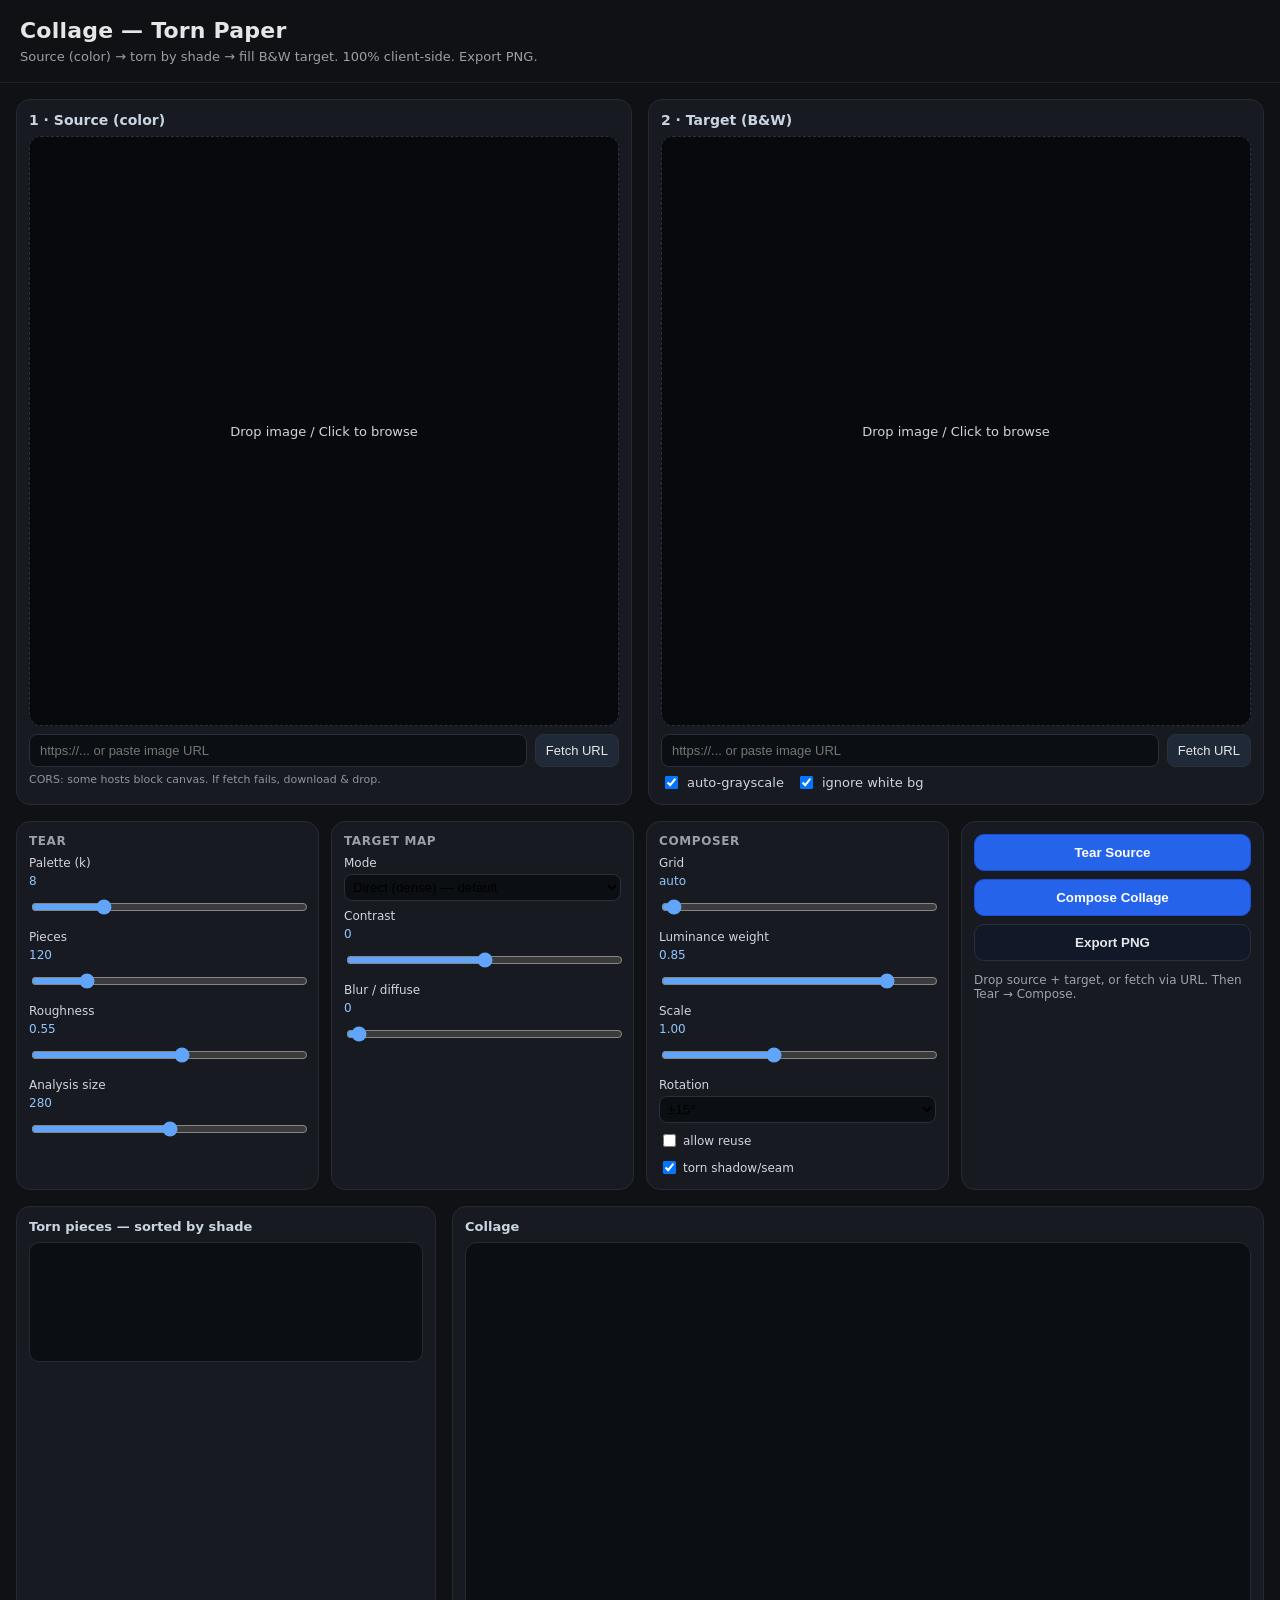
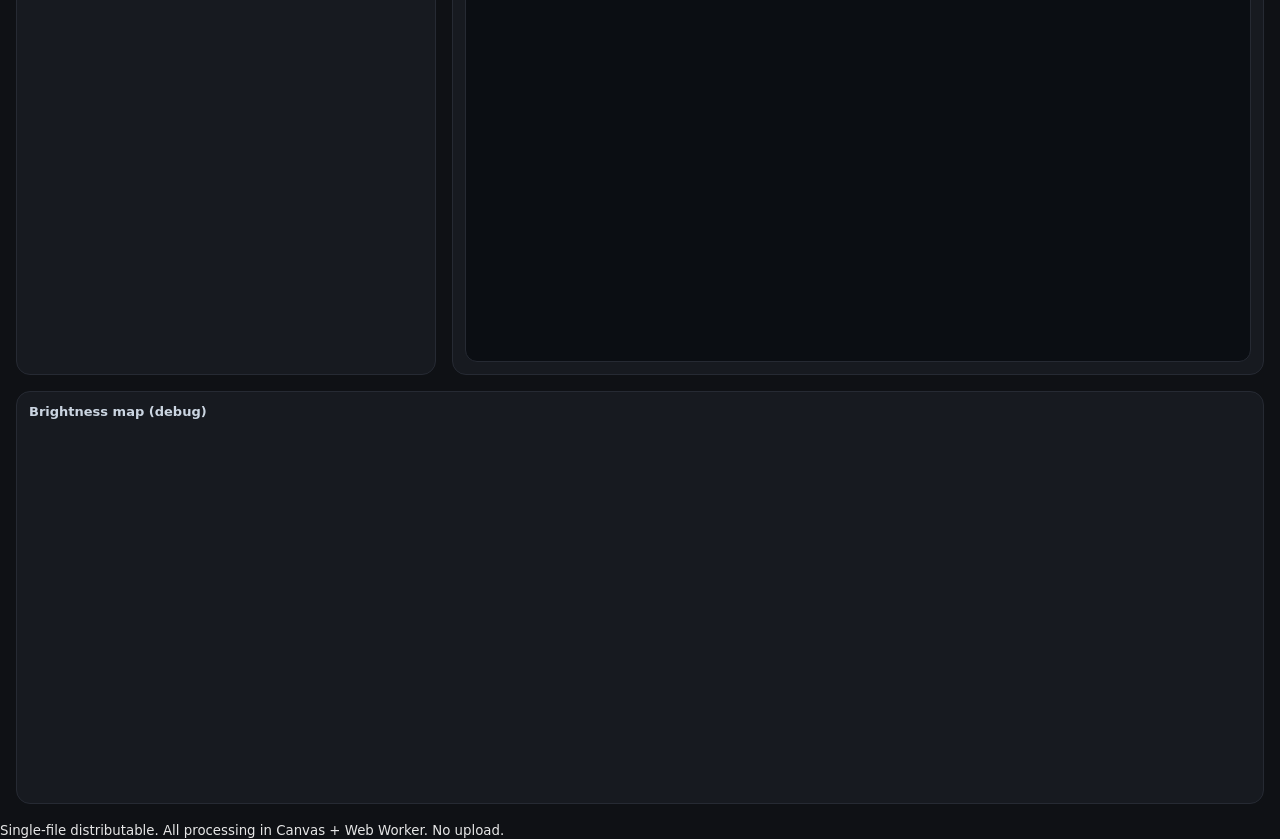
==== frontend/index.html @ ca138c9f "frontend + root README (frontend/ + README.md) feat(frontend): torn paper mosaic — drop/URL inputs, " ====
<!doctype html>
<html lang="en">
<head>
<meta charset="utf-8" />
<meta name="viewport" content="width=device-width,initial-scale=1" />
<title>Collage — Torn Paper Mosaic</title>
<link rel="stylesheet" href="style.css" />
</head>
<body>
<header>
  <h1>Collage — Torn Paper</h1>
  <p class="sub">Source (color) → torn by shade → fill B&W target. 100% client-side. Export PNG.</p>
</header>
<div id="fileProtocolWarning" style="display:none;margin:12px auto;max-width:1280px;background:#451a1a;border:1px solid #7f1d1d;color:#fecaca;padding:12px 16px;border-radius:10px;font-size:13px;line-height:1.5">
  <b>⚠️ Opened via <code>file://</code> — JS is blocked by the browser.</b><br>
  ES modules require <code>http://</code>. Use the local server already running: <a href="http://localhost:8000" style="color:#93c5fd">http://localhost:8000</a> (or run <code>python3 -m http.server 8000</code> in this folder). The “Drop / Click to browse” will not work until you open the <code>http://</code> URL.
</div>
<script>
// show warning instantly even before modules load — no CORS on inline script
if(location.protocol==='file:'){ document.addEventListener('DOMContentLoaded',()=>{ document.getElementById('fileProtocolWarning').style.display='block'; }); }
</script>

<main>
  <!-- Input row -->
  <section class="inputs">
    <div class="input-card" id="sourceCard">
      <h2>1 · Source (color)</h2>
      <div class="dropzone" id="sourceDrop">
        <canvas id="sourcePreview" width="360" height="360"></canvas>
        <div class="dropHint"><span>Drop image / Click to browse</span></div>
        <input type="file" id="sourceFile" accept="image/*" class="fileInputOverlay" />
      </div>
      <div class="urlRow">
        <input type="url" id="sourceUrl" placeholder="https://... or paste image URL" />
        <button id="sourceUrlBtn">Fetch URL</button>
      </div>
      <div class="miniHint">CORS: some hosts block canvas. If fetch fails, download &amp; drop.</div>
    </div>

    <div class="input-card" id="targetCard">
      <h2>2 · Target (B&W)</h2>
      <div class="dropzone" id="targetDrop">
        <canvas id="targetPreview" width="360" height="360"></canvas>
        <div class="dropHint"><span>Drop image / Click to browse</span></div>
        <input type="file" id="targetFile" accept="image/*" class="fileInputOverlay" />
      </div>
      <div class="urlRow">
        <input type="url" id="targetUrl" placeholder="https://... or paste image URL" />
        <button id="targetUrlBtn">Fetch URL</button>
      </div>
      <div class="row" style="margin-top:6px">
        <label class="check"><input type="checkbox" id="targetIsBW" checked /> auto-grayscale</label>
        <label class="check"><input type="checkbox" id="ignoreWhiteBg" checked /> ignore white bg</label>
      </div>
    </div>
  </section>

  <!-- Controls -->
  <section class="controls">
    <div class="ctrlGroup">
      <h3>Tear</h3>
      <label>Palette (k) <span class="val" id="vPalette">8</span><input type="range" id="paletteK" min="3" max="24" value="8" /></label>
      <label>Pieces <span class="val" id="vPieces">120</span><input type="range" id="pieceCount" min="20" max="600" step="10" value="120" /></label>
      <label>Roughness <span class="val" id="vRough">0.55</span><input type="range" id="roughness" min="0" max="1" step="0.05" value="0.55" /></label>
      <label>Analysis size <span class="val" id="vAna">280</span><input type="range" id="anaSize" min="140" max="420" step="20" value="280" /></label>
    </div>
    <div class="ctrlGroup">
      <h3>Target Map</h3>
      <label>Mode
        <select id="targetMode">
          <option value="direct">Direct (dense) — default</option>
          <option value="seededAuto">Seeded Auto (sparse/line-art)</option>
          <option value="seededUser">Seeded User (click to place)</option>
        </select>
      </label>
      <label>Contrast <span class="val" id="vContrast">0</span><input type="range" id="contrast" min="-100" max="100" value="0" /></label>
      <label>Blur / diffuse <span class="val" id="vBlur">0</span><input type="range" id="blur" min="0" max="12" value="0" /></label>
      <div id="seedHint" class="miniHint hidden">Click on target preview to place anchors. Right-click to remove. Dark→Light values cycle.</div>
    </div>
    <div class="ctrlGroup">
      <h3>Composer</h3>
      <label>Grid <span class="val" id="vGrid">auto</span><input type="range" id="gridCols" min="0" max="60" value="0" /></label>
      <label>Luminance weight <span class="val" id="vW">0.85</span><input type="range" id="lWeight" min="0" max="1" step="0.05" value="0.85" /></label>
      <label>Scale <span class="val" id="vScale">1.0</span><input type="range" id="scale" min="0.6" max="1.6" step="0.05" value="1.0" /></label>
      <label>Rotation <select id="rotation"><option value="0">0°</option><option value="15" selected>±15°</option><option value="45">±45°</option><option value="180">±180°</option></select></label>
      <label class="check"><input type="checkbox" id="allowReuse" /> allow reuse</label>
      <label class="check"><input type="checkbox" id="showSeams" checked /> torn shadow/seam</label>
    </div>
    <div class="ctrlGroup actions">
      <button id="btnTear" class="primary">Tear Source</button>
      <button id="btnCompose" class="primary">Compose Collage</button>
      <button id="btnExport">Export PNG</button>
      <div id="status" class="status">Drop two images to start.</div>
    </div>
  </section>

  <!-- Tray + Collage -->
  <section class="outputs">
    <div class="outCard">
      <h3>Torn pieces — sorted by shade <span id="pieceCountLabel"></span></h3>
      <div id="tray" class="tray"></div>
      <div id="paletteBar" class="paletteBar"></div>
    </div>
    <div class="outCard">
      <h3>Collage</h3>
      <canvas id="collageCanvas" width="720" height="720"></canvas>
      <div class="collageMeta"><span id="collageInfo"></span></div>
    </div>
  </section>

  <section class="outputs" style="grid-template-columns: 1fr;">
    <div class="outCard">
      <h3>Brightness map (debug)</h3>
      <canvas id="mapCanvas" width="360" height="360" style="max-width:360px"></canvas>
    </div>
  </section>
</main>

<footer>
  <small>Single-file distributable. All processing in Canvas + Web Worker. No upload.</small>
</footer>

<script type="module" src="js/main.js"></script>
</body>
</html>
---- frontend/style.css ----
*{box-sizing:border-box}body{margin:0;font-family:system-ui,-apple-system,Segoe UI,Roboto,Helvetica,Arial;background:#0f1115;color:#e6e6e6}
header{padding:18px 20px;border-bottom:1px solid #222}
h1{margin:0;font-size:22px;letter-spacing:.2px}
.sub{margin:6px 0 0;color:#9aa0a6;font-size:13px}
main{max-width:1280px;margin:0 auto;padding:16px;display:flex;flex-direction:column;gap:16px}
.inputs{display:grid;grid-template-columns:1fr 1fr;gap:16px}
@media(max-width:860px){.inputs{grid-template-columns:1fr}}
.input-card{background:#171a20;border:1px solid #262a33;border-radius:14px;padding:12px}
.input-card h2{margin:0 0 8px;font-size:14px;color:#cbd5e1}
.dropzone{position:relative;background:#0b0e13;border:1.5px dashed #2a2f3a;border-radius:12px;overflow:hidden;aspect-ratio:1;display:grid;place-items:center;cursor:pointer}
.dropzone.dragover{border-color:#60a5fa;background:#0f1a2a}
.dropzone canvas{width:100%;height:100%;object-fit:contain;background:#0b0e13}
.dropHint{position:absolute;inset:0;display:grid;place-items:center;background:rgba(0,0,0,.35);color:#d1d5db;font-size:13px;pointer-events:none}
.dropzone.hasImage .dropHint{opacity:0}
.fileInputOverlay{position:absolute;inset:0;width:100%;height:100%;opacity:0;cursor:pointer;z-index:2}
.dropzone.hasImage .fileInputOverlay{opacity:0}
.urlRow{display:flex;gap:8px;margin-top:8px}
.urlRow input{flex:1;background:#0b0e13;border:1px solid #2a2f3a;color:#e5e7eb;border-radius:8px;padding:8px 10px;font-size:13px}
.urlRow button{background:#1f2937;color:#e5e7eb;border:1px solid #2a2f3a;border-radius:8px;padding:8px 10px;cursor:pointer;font-size:13px}
.urlRow button:hover{background:#273142}
.miniHint{font-size:11px;color:#8b95a1;margin-top:6px}
.row{display:flex;gap:12px;align-items:center}
.check{font-size:13px;color:#cbd5e1;display:flex;gap:6px;align-items:center}
.controls{display:grid;grid-template-columns:1fr 1fr 1fr 1fr;gap:12px}
@media(max-width:1100px){.controls{grid-template-columns:1fr 1fr}}
@media(max-width:600px){.controls{grid-template-columns:1fr}}
.ctrlGroup{background:#171a20;border:1px solid #262a33;border-radius:14px;padding:12px;display:flex;flex-direction:column;gap:8px}
.ctrlGroup h3{margin:0;font-size:12px;letter-spacing:.6px;text-transform:uppercase;color:#9aa0a6}
.ctrlGroup label{font-size:12px;color:#d1d5db;display:flex;flex-direction:column;gap:4px}
.ctrlGroup label.check{flex-direction:row}
.ctrlGroup .val{float:right;color:#93c5fd;font-variant-numeric:tabular-nums}
.ctrlGroup input[type=range],.ctrlGroup select{width:100%;accent-color:#60a5fa;background:#0b0e13;border:1px solid #2a2f3a;border-radius:8px;padding:4px}
.actions button{padding:10px 12px;border-radius:10px;border:1px solid #2a2f3a;cursor:pointer;font-weight:600}
button.primary{background:#2563eb;color:white;border-color:#1d4ed8}
button.primary:hover{background:#1d4ed8}
#btnExport{background:#111827;color:#e5e7eb}
.status{font-size:12px;color:#9ca3af;min-height:18px;margin-top:4px}
.outputs{display:grid;grid-template-columns:420px 1fr;gap:16px}
@media(max-width:1100px){.outputs{grid-template-columns:1fr}}
.outCard{background:#171a20;border:1px solid #262a33;border-radius:14px;padding:12px}
.outCard h3{margin:0 0 8px;font-size:13px;color:#cbd5e1}
.tray{display:flex;flex-wrap:wrap;gap:6px;max-height:520px;overflow:auto;padding:6px;background:#0b0e13;border-radius:10px;border:1px solid #262a33;min-height:120px}
.tray .piece{width:56px;height:56px;border-radius:8px;overflow:hidden;border:1px solid #2a2f3a;background:#111;display:grid;place-items:center;flex:0 0 auto}
.tray .piece canvas{width:100%;height:100%;object-fit:cover}
.paletteBar{display:flex;gap:4px;margin-top:8px;flex-wrap:wrap}
.paletteBar span{height:18px;flex:1;min-width:18px;border-radius:6px;border:1px solid #2a2f3a}
#collageCanvas{width:100%;height:auto;max-height:720px;background:#0b0e13;border-radius:12px;border:1px solid #262a33;display:block}
.hidden{display:none}
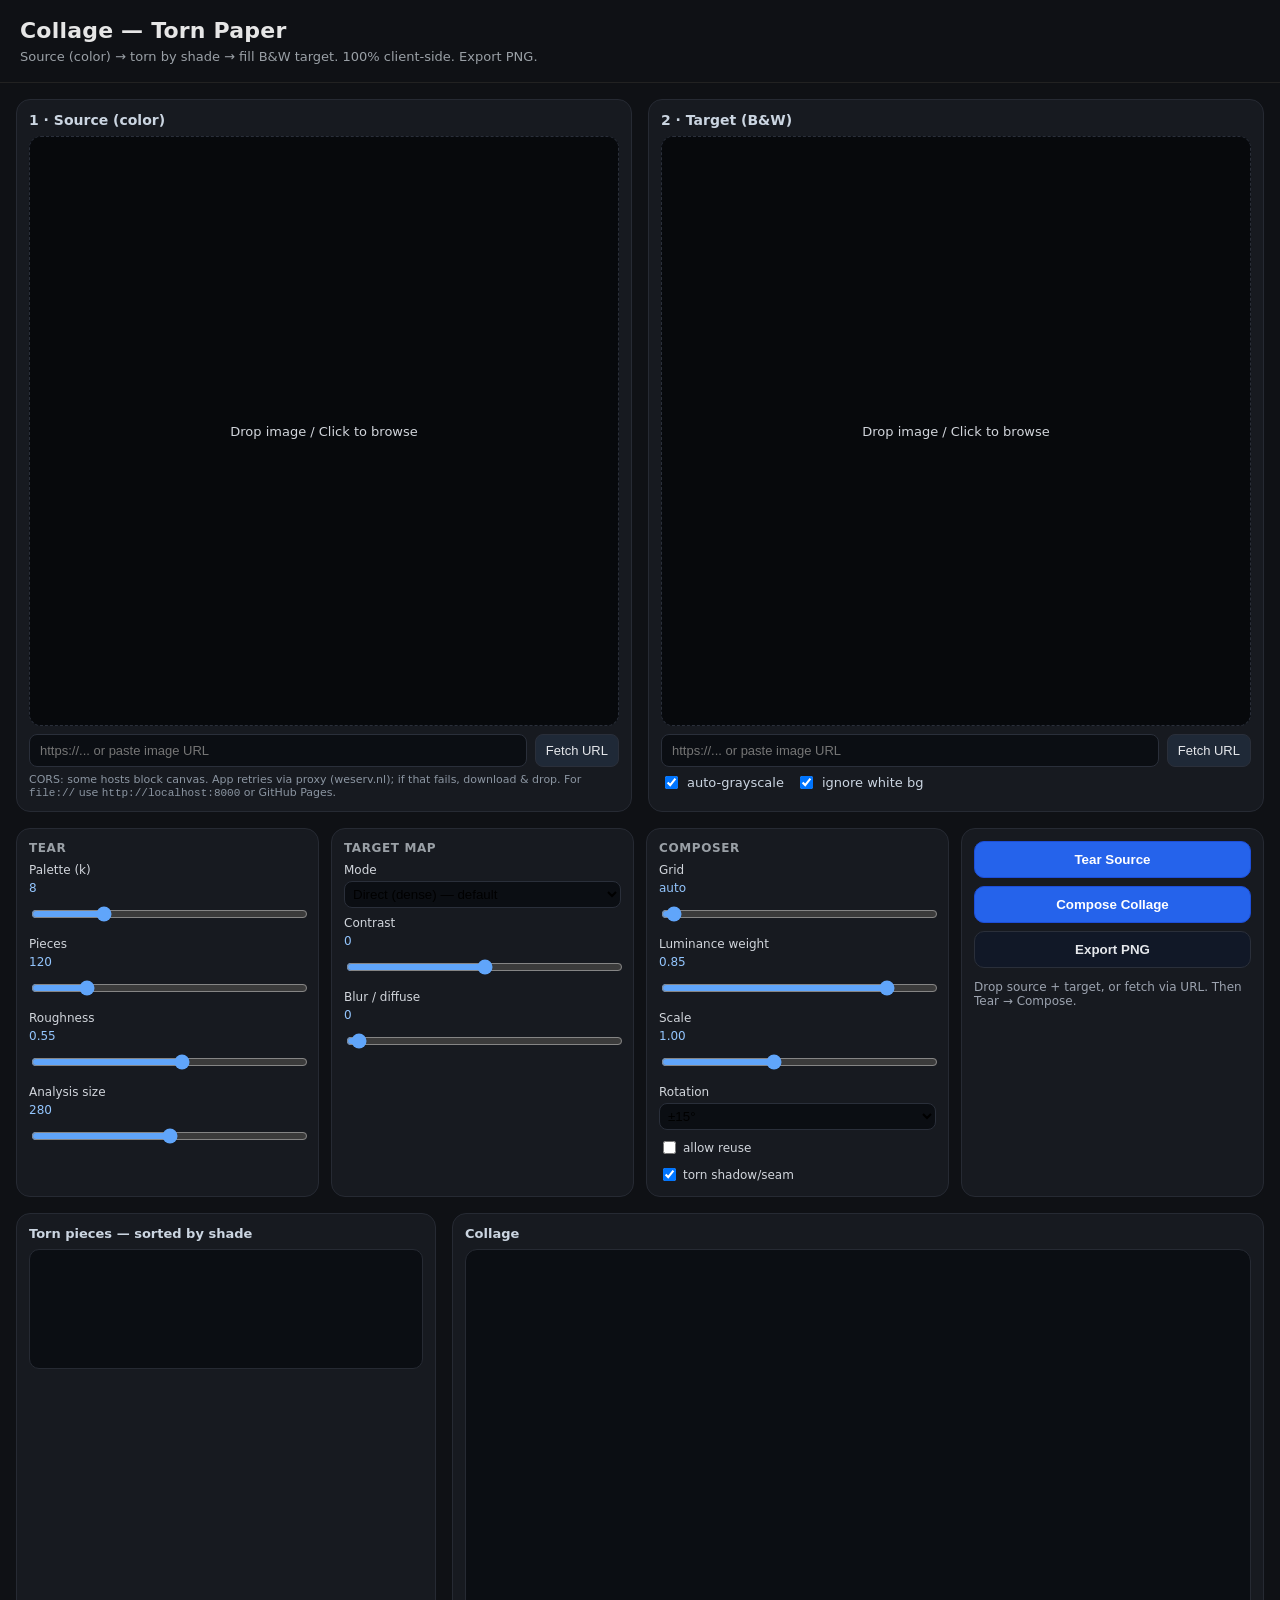
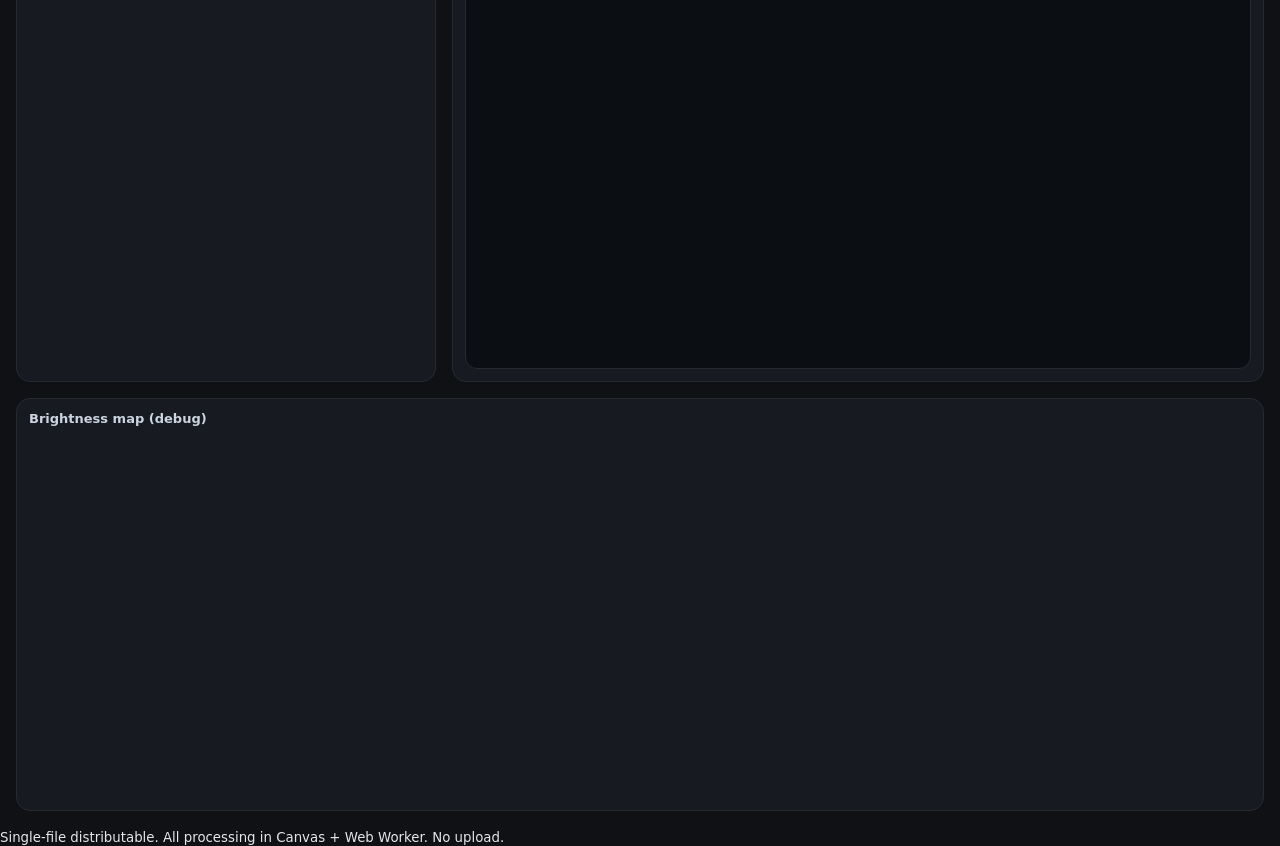
==== commit 3bb0e76b: "fix(cors): proxy fallback for Fetch URL (weserv.nl + corsproxy.io), file:// warning - frontend/js/ma" ====
--- a/frontend/index.html
+++ b/frontend/index.html
@@ -34,7 +34,7 @@
         <input type="url" id="sourceUrl" placeholder="https://... or paste image URL" />
         <button id="sourceUrlBtn">Fetch URL</button>
       </div>
-      <div class="miniHint">CORS: some hosts block canvas. If fetch fails, download &amp; drop.</div>
+      <div class="miniHint">CORS: some hosts block canvas. App retries via proxy (weserv.nl); if that fails, download &amp; drop. For <code>file://</code> use <code>http://localhost:8000</code> or GitHub Pages.</div>
     </div>
 
     <div class="input-card" id="targetCard">
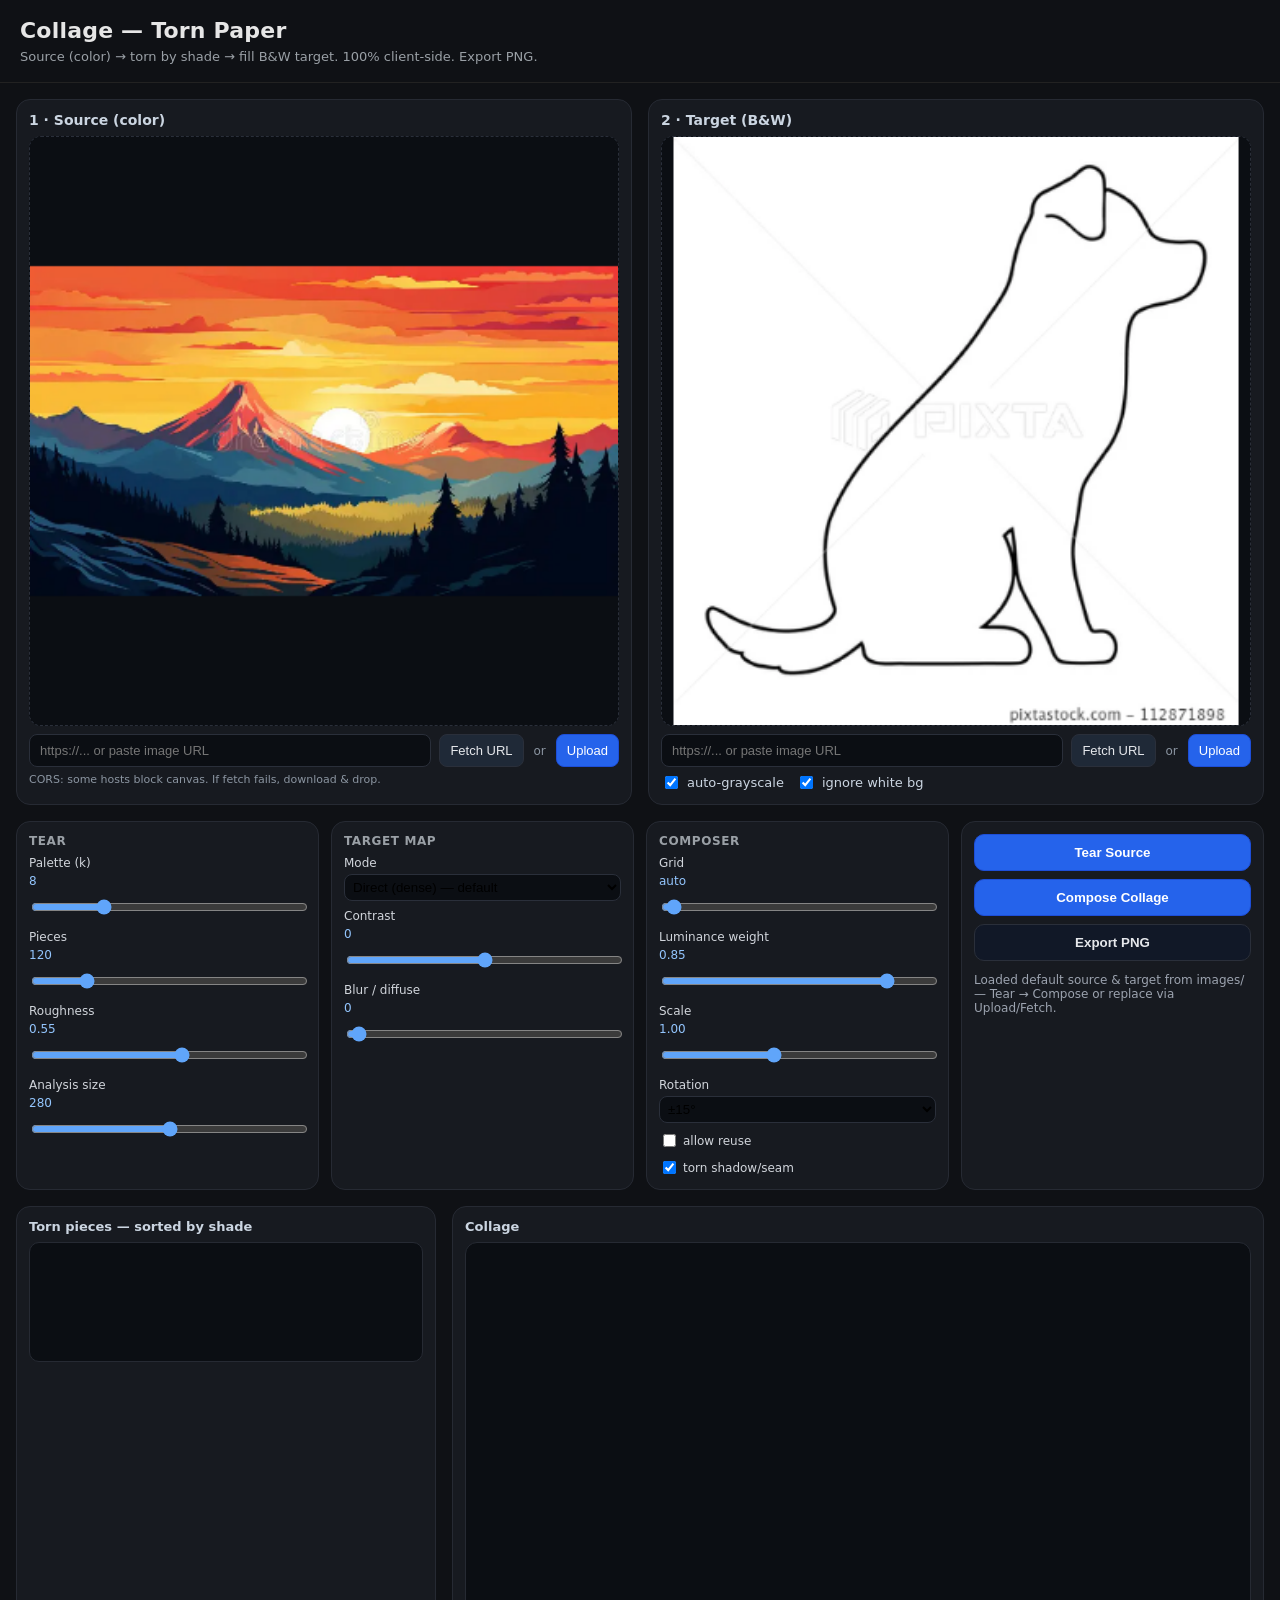
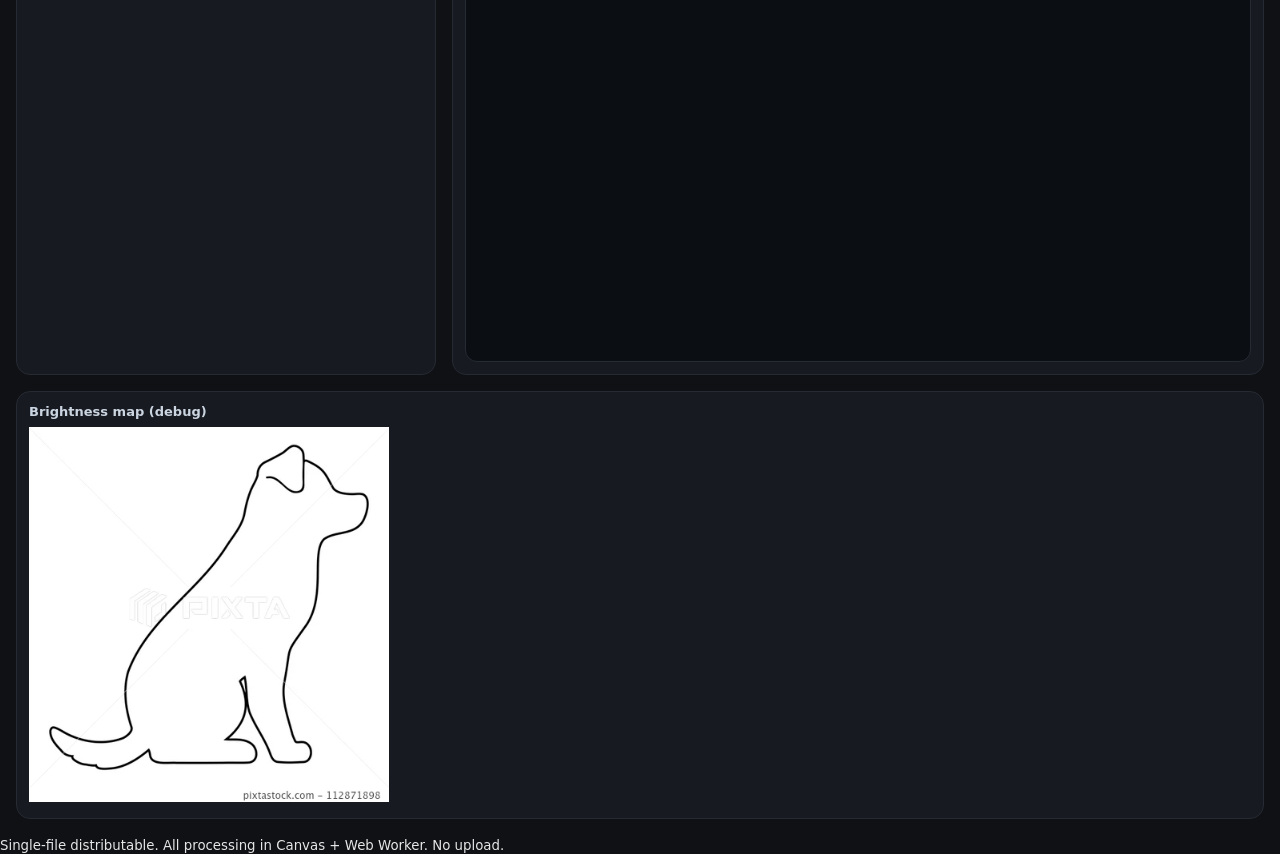
==== commit af30ef75: "default images autoload + Upload button (OR to Fetch URL HTML frontend/index.html:33, frontend/colla" ====
--- a/frontend/index.html
+++ b/frontend/index.html
@@ -33,8 +33,10 @@
       <div class="urlRow">
         <input type="url" id="sourceUrl" placeholder="https://... or paste image URL" />
         <button id="sourceUrlBtn">Fetch URL</button>
+        <span class="orLabel">or</span>
+        <button id="sourceUploadBtn" class="uploadBtn">Upload</button>
       </div>
-      <div class="miniHint">CORS: some hosts block canvas. App retries via proxy (weserv.nl); if that fails, download &amp; drop. For <code>file://</code> use <code>http://localhost:8000</code> or GitHub Pages.</div>
+      <div class="miniHint">CORS: some hosts block canvas. If fetch fails, download &amp; drop.</div>
     </div>
 
     <div class="input-card" id="targetCard">
@@ -47,6 +49,8 @@
       <div class="urlRow">
         <input type="url" id="targetUrl" placeholder="https://... or paste image URL" />
         <button id="targetUrlBtn">Fetch URL</button>
+        <span class="orLabel">or</span>
+        <button id="targetUploadBtn" class="uploadBtn">Upload</button>
       </div>
       <div class="row" style="margin-top:6px">
         <label class="check"><input type="checkbox" id="targetIsBW" checked /> auto-grayscale</label>
--- a/frontend/style.css
+++ b/frontend/style.css
@@ -18,6 +18,9 @@
 .urlRow input{flex:1;background:#0b0e13;border:1px solid #2a2f3a;color:#e5e7eb;border-radius:8px;padding:8px 10px;font-size:13px}
 .urlRow button{background:#1f2937;color:#e5e7eb;border:1px solid #2a2f3a;border-radius:8px;padding:8px 10px;cursor:pointer;font-size:13px}
 .urlRow button:hover{background:#273142}
+.urlRow .orLabel{font-size:12px;color:#8b95a1;align-self:center;padding:0 2px}
+.urlRow .uploadBtn{background:#2563eb;border-color:#1d4ed8;color:#fff}
+.urlRow .uploadBtn:hover{background:#1d4ed8}
 .miniHint{font-size:11px;color:#8b95a1;margin-top:6px}
 .row{display:flex;gap:12px;align-items:center}
 .check{font-size:13px;color:#cbd5e1;display:flex;gap:6px;align-items:center}
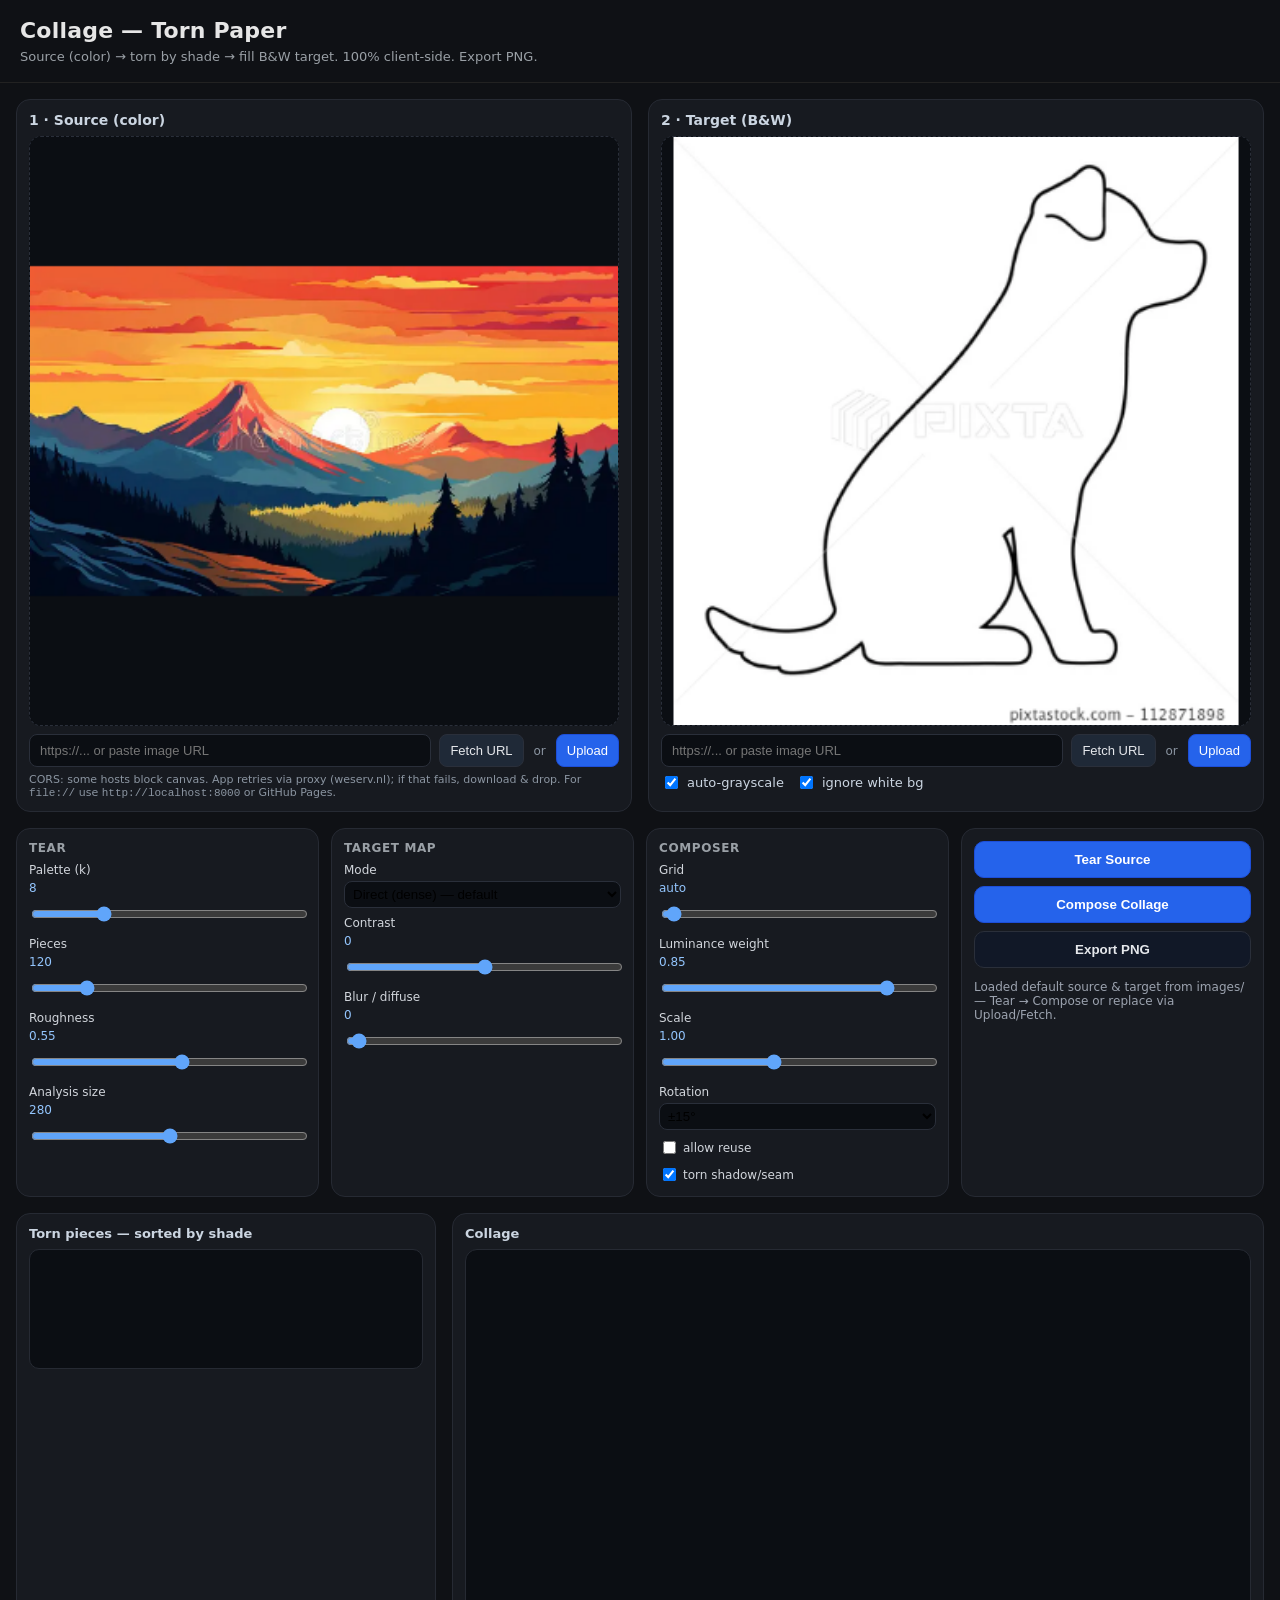
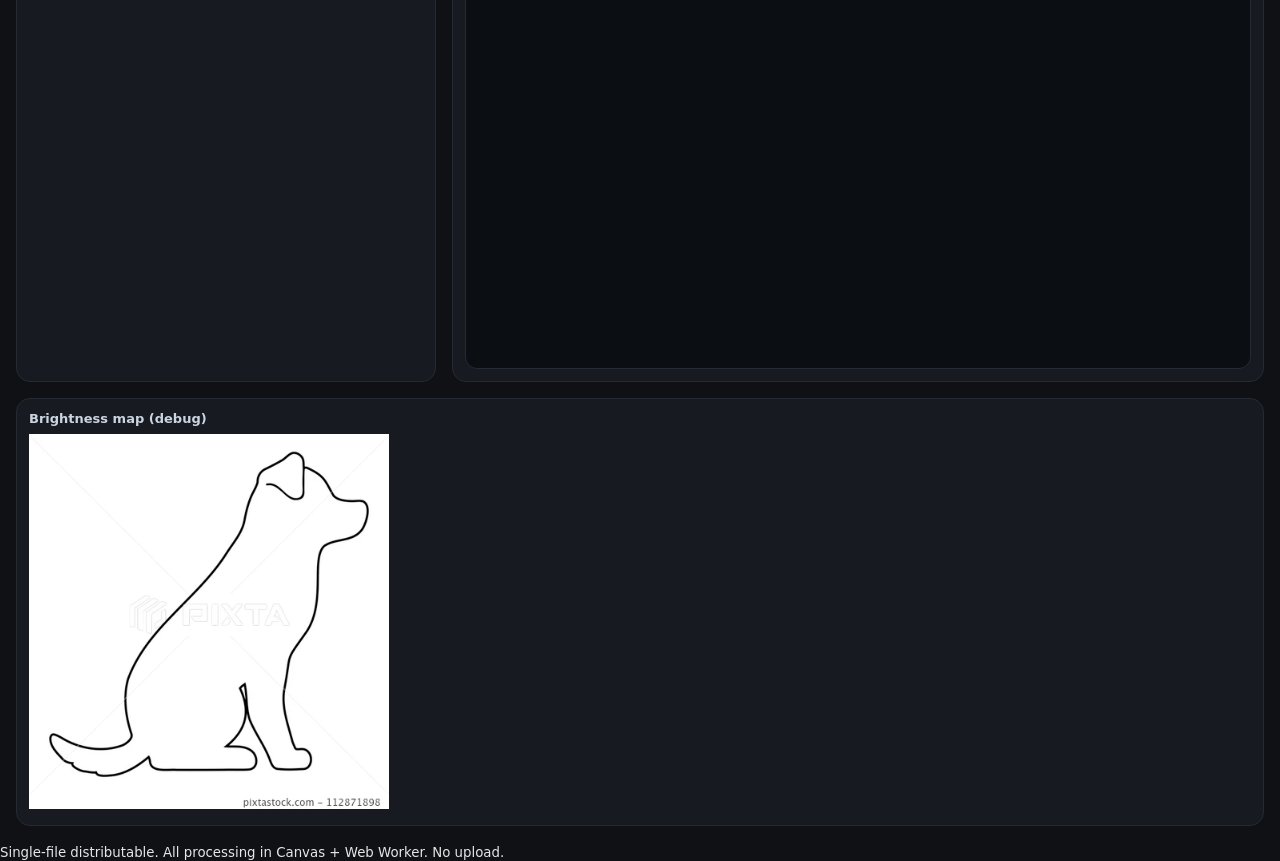
==== commit c6f94f2c: "Merge pull request #4 from abhishekroushan/feature/default-images-and-upload-button default images a" ====
--- a/frontend/index.html
+++ b/frontend/index.html
@@ -36,7 +36,7 @@
         <span class="orLabel">or</span>
         <button id="sourceUploadBtn" class="uploadBtn">Upload</button>
       </div>
-      <div class="miniHint">CORS: some hosts block canvas. If fetch fails, download &amp; drop.</div>
+      <div class="miniHint">CORS: some hosts block canvas. App retries via proxy (weserv.nl); if that fails, download &amp; drop. For <code>file://</code> use <code>http://localhost:8000</code> or GitHub Pages.</div>
     </div>
 
     <div class="input-card" id="targetCard">
